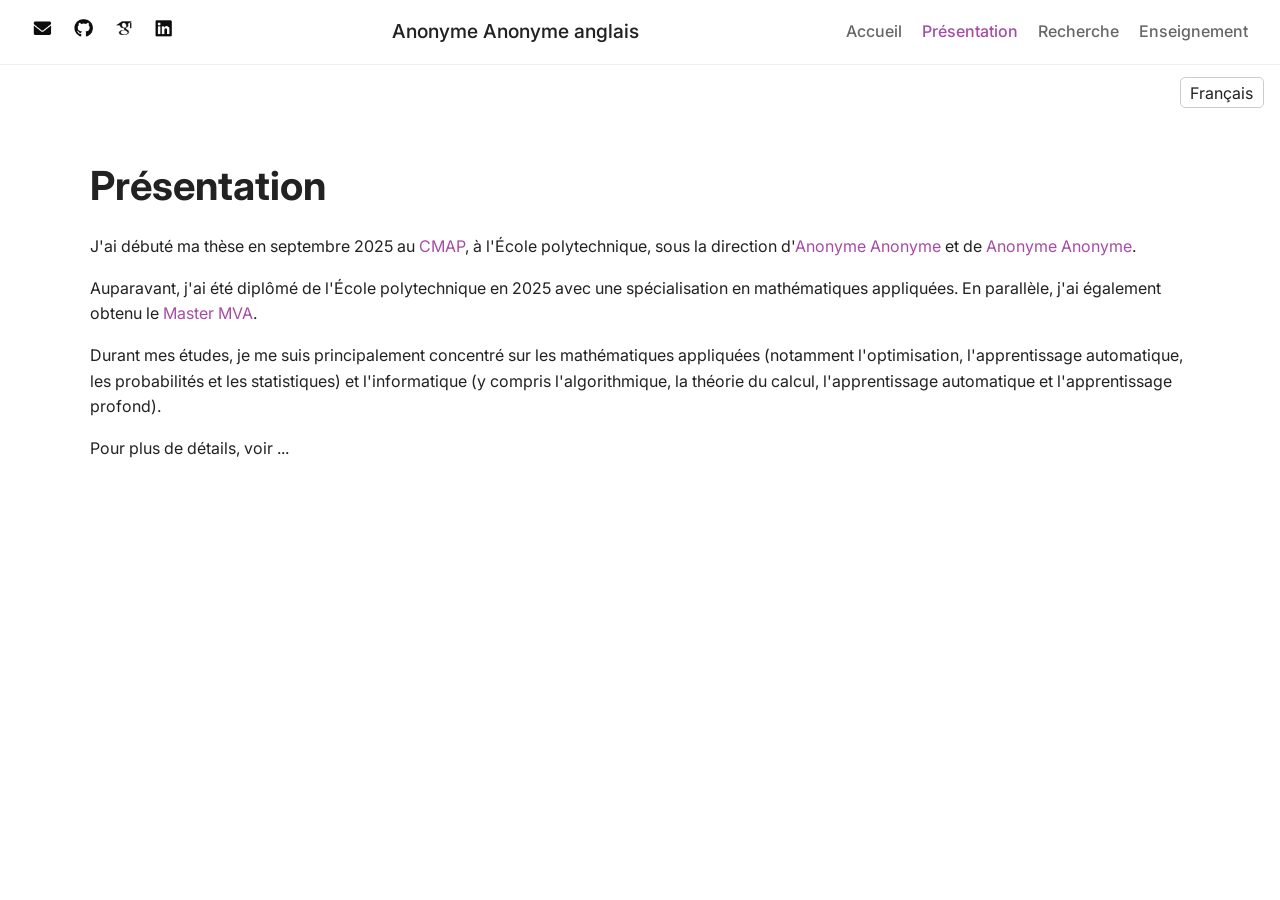
==== en/bio.html @ 0a490dc1 "Add files via upload" ====
<!DOCTYPE html>
<html lang="fr">
<head>
  <meta charset="UTF-8">
  <title>Présentation | Anonyme Anonyme anglais</title>
  <link href="https://fonts.googleapis.com/css2?family=Inter:wght@400;600;700&display=swap" rel="stylesheet">
  <link href="../style.css" rel="stylesheet">
  <style>
    .language-switcher {
      margin: 1rem;
      text-align: right;
    }
    .language-switcher a {
      margin-left: 0.5rem;
      padding: 0.3rem 0.6rem;
      border: 1px solid #ccc;
      border-radius: 5px;
      background: white;
      cursor: pointer;
      text-decoration: none;
      color: inherit;
    }
    .language-switcher a.active {
      font-weight: bold;
      border-color: black;
    }
  </style>
</head>
<body>
  <header>
    <div class="icons">
      <a href="#"><img src="../images/email-icon.png" alt="Email"></a>
      <a href="https://www.wikipedia.org/"><img src="../images/github-icon.png" alt="GitHub"></a>
      <a href="https://www.wikipedia.org/"><img src="../images/scholar-icon.png" alt="Google Scholar"></a>
      <a href="https://www.wikipedia.org/"><img src="../images/linkedin-icon.png" alt="LinkedIn"></a>
    </div>

    <div class="site-name">
      Anonyme Anonyme anglais
    </div>

    <!-- Navigation -->
    <nav class="lang active">
      <a href="./home.html">Accueil</a>
      <a href="./bio.html" class="active">Présentation</a>
      <a href="./research.html">Recherche</a>
      <a href="./teaching.html">Enseignement</a>
    </nav>
  </header>

  <!-- Language switcher -->
  <div class="language-switcher">
    <a href="../fr/presentation.html">Français</a>
  </div>

  <main>
    <div class="content">
      <!-- Content -->
        <h1>Présentation</h1>

        <p>J'ai débuté ma thèse en septembre 2025 au <a href="https://cmap.ip-paris.fr/">CMAP</a>, à l'École polytechnique, sous la direction d'<a href="https://www.wikipedia.org/">Anonyme Anonyme</a> et de <a href="https://www.wikipedia.org/">Anonyme Anonyme</a>.</p>

        <p> Auparavant, j'ai été diplômé de l'École polytechnique en 2025 avec une spécialisation en mathématiques appliquées. En parallèle, j'ai également obtenu le <a href="https://www.master-mva.com">Master MVA</a>.</p>

        <p>Durant mes études, je me suis principalement concentré sur les mathématiques appliquées (notamment l'optimisation, l'apprentissage automatique, les probabilités et les statistiques) et l'informatique (y compris l'algorithmique, la théorie du calcul, l'apprentissage automatique et l'apprentissage profond).</p>

        <p>Pour plus de détails, voir ...</p>
    </div>
  </main>
</body>
</html>
---- style.css ----
body {
    font-family: 'Inter', sans-serif;
    margin: 0;
    padding: 0;
    background: #fff;
    color: #222;
    line-height: 1.6;
}

header {
    display: flex;
    justify-content: space-between;
    align-items: center;
    padding: 1rem 2rem;
    border-bottom: 1px solid #eee;
}

.icons {
    display: flex;
    gap: 1rem;
}

.icons a img {
    width: 24px;
    height: 24px;
}

.site-name {
    font-size: 1.2rem;
    font-weight: 530;
    color: #222;
    margin-left: 1.5rem;
}

nav a {
    margin-left: 1rem;
    text-decoration: none;
    color: #666;
    font-weight: 500;
}

nav a.active {
    color: #a64ca6; /* highlight for "Home" */
}

main {
    display: flex;
    justify-content: space-between;
    padding: 2rem;
    max-width: 1100px;
    margin: auto;
}

/* .content {
    max-width: 650px;
} */

.content h1 {
    font-size: 2.5rem;
    margin: 0;
}

.content h1 span {
    font-weight: 400;
}

.content p {
    margin-top: 1rem;
}

.content a {
    color: #a64ca6;
    text-decoration: none;
}

.content a:hover {
    text-decoration: underline;
}

.highlight {
    font-weight: 700;
}

.news {
    margin-top: 2rem;
}

.news h2 {
    font-size: 1.5rem;
    margin-bottom: 0.5rem;
}

.news ul {
    list-style: disc;
    margin-left: 1.5rem;
}

.profile-pic {
    max-width: 300px;
    border-radius: 8px;
    box-shadow: 0 4px 12px rgba(0, 0, 0, 0.1);
}
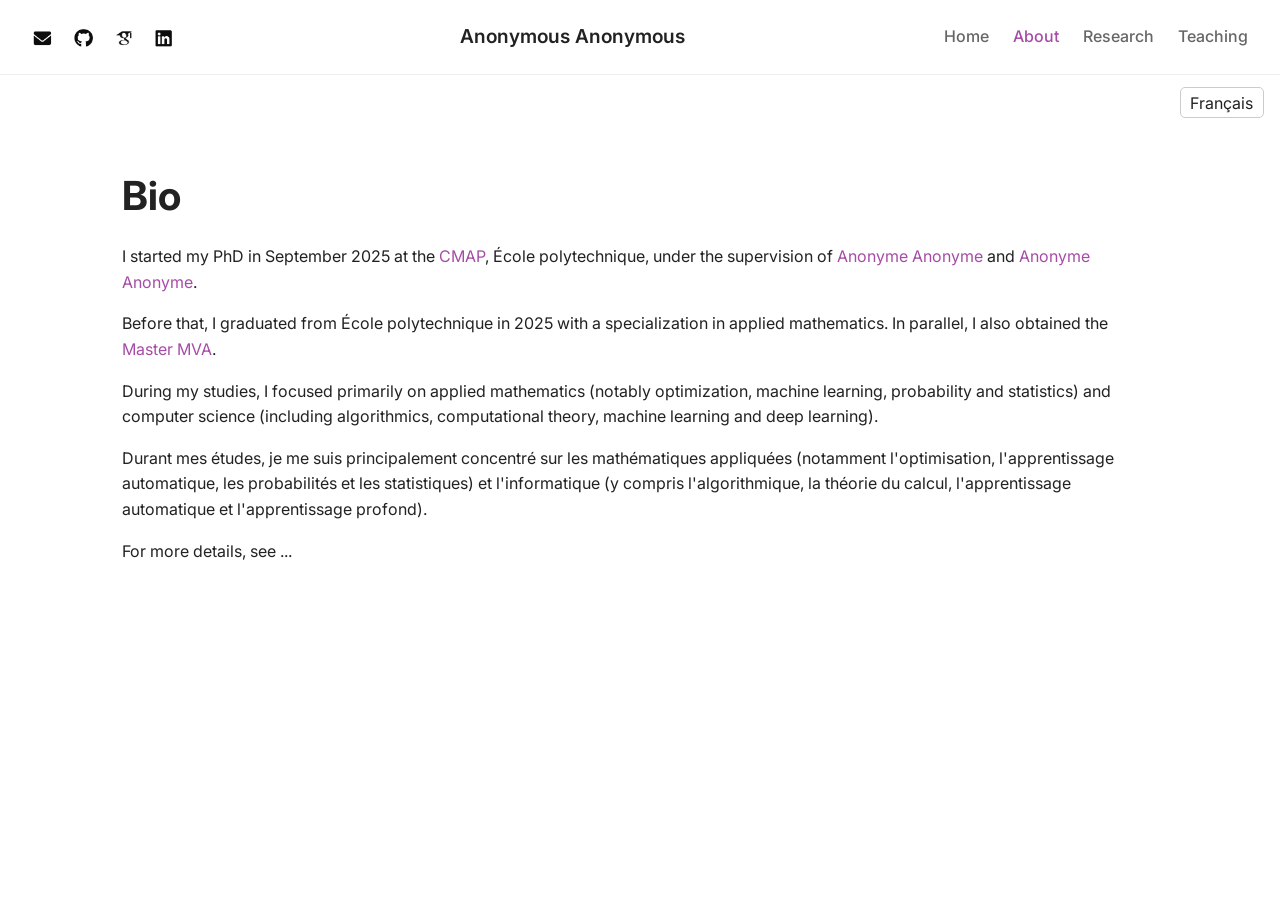
==== commit 07de396c: "Add files via upload" ====
--- a/en/bio.html
+++ b/en/bio.html
@@ -1,30 +1,12 @@
 <!DOCTYPE html>
-<html lang="fr">
+<html lang="en">
 <head>
   <meta charset="UTF-8">
-  <title>Présentation | Anonyme Anonyme anglais</title>
+  <meta name="viewport" content="width=device-width, initial-scale=1">
+  <meta name="description" content="Personal website of [Your Name], PhD student in Applied Mathematics at CMAP, Ecole polytechnique.">
+  <title>Bio | Anonymous Anonymous</title>
   <link href="https://fonts.googleapis.com/css2?family=Inter:wght@400;600;700&display=swap" rel="stylesheet">
   <link href="../style.css" rel="stylesheet">
-  <style>
-    .language-switcher {
-      margin: 1rem;
-      text-align: right;
-    }
-    .language-switcher a {
-      margin-left: 0.5rem;
-      padding: 0.3rem 0.6rem;
-      border: 1px solid #ccc;
-      border-radius: 5px;
-      background: white;
-      cursor: pointer;
-      text-decoration: none;
-      color: inherit;
-    }
-    .language-switcher a.active {
-      font-weight: bold;
-      border-color: black;
-    }
-  </style>
 </head>
 <body>
   <header>
@@ -36,15 +18,17 @@
     </div>
 
     <div class="site-name">
-      Anonyme Anonyme anglais
+      Anonymous Anonymous
     </div>
 
+    <button class="menu-toggle" aria-label="Ouvrir le menu">☰</button>
+
     <!-- Navigation -->
-    <nav class="lang active">
-      <a href="./home.html">Accueil</a>
-      <a href="./bio.html" class="active">Présentation</a>
-      <a href="./research.html">Recherche</a>
-      <a href="./teaching.html">Enseignement</a>
+    <nav id="nav-menu">
+      <a href="./home.html">Home</a>
+      <a href="./bio.html" class="active">About</a>
+      <a href="./research.html">Research</a>
+      <a href="./teaching.html">Teaching</a>
     </nav>
   </header>
 
@@ -56,16 +40,27 @@
   <main>
     <div class="content">
       <!-- Content -->
-        <h1>Présentation</h1>
+        <h1>Bio</h1>
 
-        <p>J'ai débuté ma thèse en septembre 2025 au <a href="https://cmap.ip-paris.fr/">CMAP</a>, à l'École polytechnique, sous la direction d'<a href="https://www.wikipedia.org/">Anonyme Anonyme</a> et de <a href="https://www.wikipedia.org/">Anonyme Anonyme</a>.</p>
+        <p>I started my PhD in September 2025 at the <a href="https://cmap.ip-paris.fr/">CMAP</a>, École polytechnique, under the supervision of <a href="https://www.wikipedia.org/">Anonyme Anonyme</a> and <a href="https://www.wikipedia.org/">Anonyme Anonyme</a>.</p>
 
-        <p> Auparavant, j'ai été diplômé de l'École polytechnique en 2025 avec une spécialisation en mathématiques appliquées. En parallèle, j'ai également obtenu le <a href="https://www.master-mva.com">Master MVA</a>.</p>
-
+        <p>Before that, I graduated from École polytechnique in 2025 with a specialization in applied mathematics. In parallel, I also obtained the <a href="https://www.master-mva.com">Master MVA</a>.</p>
+        <p>During my studies, I focused primarily on applied mathematics (notably optimization, machine learning, probability and statistics) and computer science (including algorithmics, computational theory, machine learning and deep learning).</p>
         <p>Durant mes études, je me suis principalement concentré sur les mathématiques appliquées (notamment l'optimisation, l'apprentissage automatique, les probabilités et les statistiques) et l'informatique (y compris l'algorithmique, la théorie du calcul, l'apprentissage automatique et l'apprentissage profond).</p>
 
-        <p>Pour plus de détails, voir ...</p>
+        <p>For more details, see ...</p>
     </div>
   </main>
+
+  <script>
+    const toggle = document.querySelector('.menu-toggle');
+    const menu = document.getElementById('nav-menu');
+
+    if (toggle && menu) { // Added a safety check!
+        toggle.addEventListener('click', () => {
+            menu.classList.toggle('open');
+        });
+    }
+  </script>
 </body>
 </html>
--- a/style.css
+++ b/style.css
@@ -1,3 +1,7 @@
+*, *::before, *::after {
+    box-sizing: border-box;
+}
+
 body {
     font-family: 'Inter', sans-serif;
     margin: 0;
@@ -9,15 +13,20 @@
 
 header {
     display: flex;
+    flex-wrap: wrap;        /* autorise la ligne suivante si trop petit */
+    align-items: center;
     justify-content: space-between;
-    align-items: center;
     padding: 1rem 2rem;
     border-bottom: 1px solid #eee;
+    gap: 0.5rem;            /* espace constant entre éléments */
 }
 
 .icons {
+    margin-top: 10px;
     display: flex;
-    gap: 1rem;
+    flex-wrap: wrap;       /* allow multiple rows if needed */
+    gap: 1rem;             /* spacing between icons */
+    justify-content: flex-start; /* or center if you want them centered */
 }
 
 .icons a img {
@@ -27,17 +36,31 @@
 
 .site-name {
     font-size: 1.2rem;
-    font-weight: 530;
+    font-weight: 600;
     color: #222;
     margin-left: 1.5rem;
 }
 
-nav a {
-    margin-left: 1rem;
+.language-switcher {
+    margin: 1rem;
+    text-align: right;
+}
+.language-switcher a {
+    margin-left: 0.5rem;
+    padding: 0.3rem 0.6rem;
+    border: 1px solid #ccc;
+    border-radius: 5px;
+    background: white;
+    cursor: pointer;
     text-decoration: none;
-    color: #666;
-    font-weight: 500;
+    color: inherit;
 }
+.language-switcher a.active {
+    font-weight: bold;
+    border-color: black;
+}
+
+/* Liens de nav */
 
 nav a.active {
     color: #a64ca6; /* highlight for "Home" */
@@ -99,4 +122,66 @@
     max-width: 300px;
     border-radius: 8px;
     box-shadow: 0 4px 12px rgba(0, 0, 0, 0.1);
+}
+
+
+
+
+/* --- NAVIGATION (Computer Version) --- */
+#nav-menu {
+    display: flex;
+    gap: 1.5rem; /* Replaces margin-left */
+}
+
+#nav-menu a {
+    text-decoration: none;
+    color: #666;
+    font-weight: 500;
+    white-space: nowrap;
+}
+
+#nav-menu a.active {
+    color: #a64ca6;
+}
+
+/* Hide the hamburger button on computer */
+.menu-toggle {
+    display: none; 
+    background: none;
+    border: none;
+    font-size: 1.8rem;
+    cursor: pointer;
+}
+
+/* --- VERSION MOBILE --- */
+@media (max-width: 600px) {
+    header {
+        flex-direction: row; /* Keep elements in a row */
+        flex-wrap: wrap;     /* Allow elements to wrap to the next line */
+        justify-content: space-between; /* Pushes icons to left, button to right */
+        align-items: center; /* Keeps them vertically centered */
+    }
+
+    .menu-toggle {
+        display: block; 
+        margin-top: 0; /* Removed the margin so it aligns nicely with icons */
+    }
+
+    /* 2. Hide the nav links by default, stack them vertically */
+    #nav-menu {
+        display: none; 
+        width: 100%;
+        flex-direction: column;
+        padding-top: 1rem;
+        gap: 0.8rem;
+    }
+
+    /* 3. The class the JavaScript adds to reveal the menu */
+    #nav-menu.open {
+        display: flex; 
+    }
+    
+    main {
+        padding: 1rem; /* Better spacing for mobile */
+    }
 }
